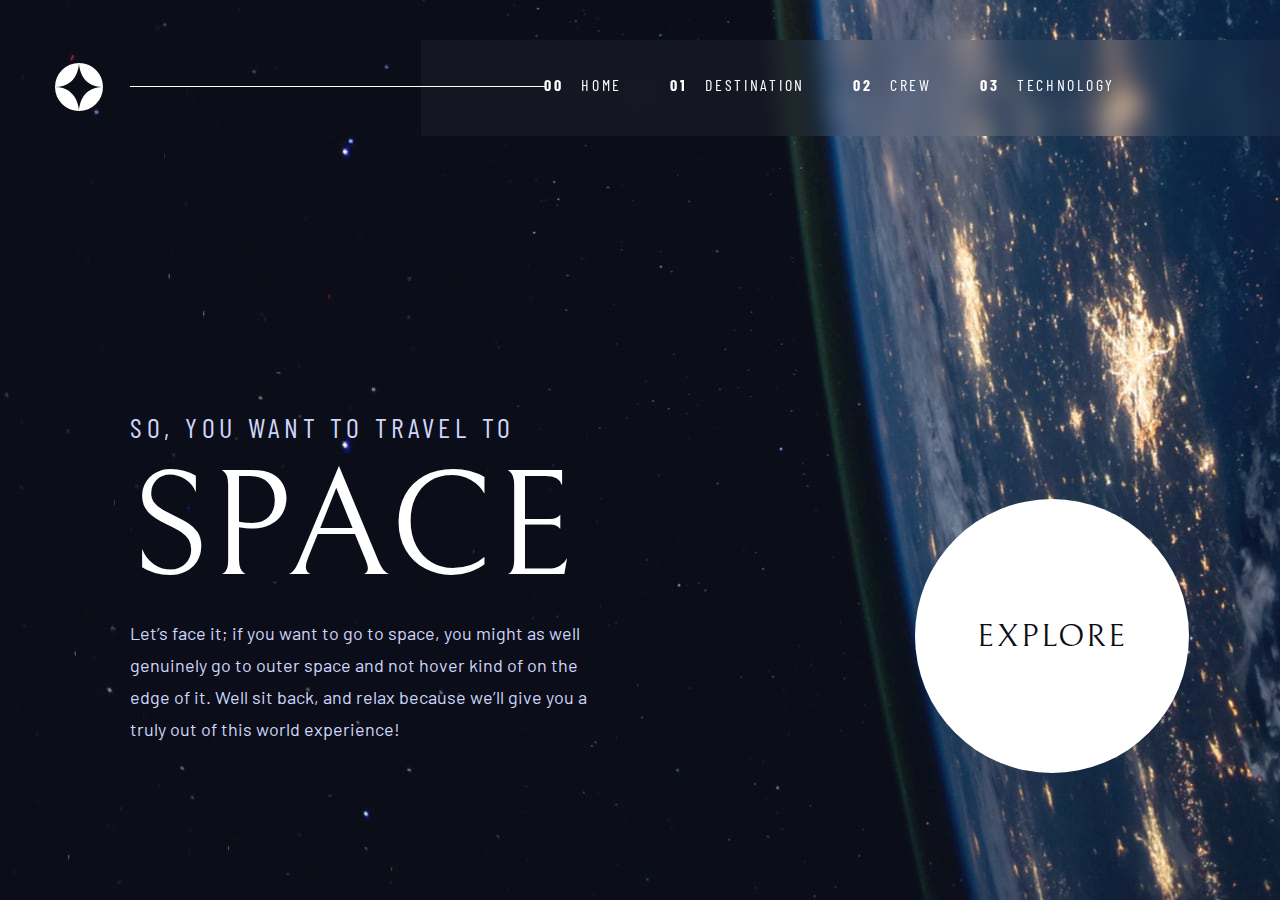
==== index.html @ 6523ab2e "finished home page" ====
<!DOCTYPE html>
<html lang="en">
<head>
  <meta charset="UTF-8">
  <meta name="viewport" content="width=device-width, initial-scale=1.0">
  <link rel="stylesheet" href="reset.css">
  <link rel="stylesheet" href="./assets/home/index.css">

  <link rel="icon" type="image/png" sizes="32x32" href="./assets/favicon-32x32.png">
  <link rel="preconnect" href="https://fonts.googleapis.com">
  <link rel="preconnect" href="https://fonts.gstatic.com" crossorigin>
  <link href="https://fonts.googleapis.com/css2?family=Barlow+Condensed:wght@100;200;300;400;500;600;700&display=swap" rel="stylesheet">

  <link href="https://fonts.googleapis.com/css2?family=Barlow:wght@100;200;300;400;500;600;700&display=swap" rel="stylesheet">

  <link href="https://fonts.googleapis.com/css2?family=Bellefair&display=swap" rel="stylesheet">
  
  <title>Space tourism</title>
</head>
<body>
  <header class="intro">
    <div class="intro-box">
      <h1><a href="./index.html"><img src="./assets/home/logo-desktop.svg" alt="Intro page logo"></a></h1>
      <div class="line"></div>
      <nav>
        <ul>
          <li><a href="#00 Home"><strong>00 </strong>Home</a></li>
          <li><a href="#01 Destination"><strong>01 </strong>Destination</a></li>
          <li><a href="#02 Crew"><strong>02 </strong>Crew</a></li>
          <li><a href="#03 Technology"><strong>03 </strong>Technology</a></li>
        </ul>
      </nav>
    </div>
  </header> 

  <main>
    <section class="info-intro">
      <div>
        <h2>So, you want to travel to</h2>
        <h3>Space</h3>
        <h4>
          Let’s face it; if you want to go to space, you might as well<br> genuinely go to 
          outer space and not hover kind of on the<br> edge of it. Well sit back, and relax 
          because we’ll give you a<br> truly out of this world experience!
        </h4>
      </div>
      <div class="hover-button">
        <button>Explore</button>
      </div>
    </section>
  </main>
  
  
  

  

</body>
</html>
---- assets/home/index.css ----
:root {
    /* action colors */

    --Idle: #0B0D17;
    --Hover: #D0D6F9;
    --active: #ffffff;

    /* text colors */

    --Text-main: #ffffff;
    --Idle: #0B0D17;
    --Hover: #D0D6F9;

    /* Fonts */

    --Barlow-Condensed: 'Barlow Condensed', sans-serif;
    --Barlow: 'Barlow', sans-serif;
    --Bellefair: 'Bellefair', serif;
}

body {
    font-family: var(--Barlow-Condensed);
    background-image: url('./background-home-desktop.jpg');
    background-repeat: no-repeat;
}

.intro-box {
    display: flex;
    justify-content: space-between;
    align-items: center;
    margin-top: 40px;
}

.intro h1 a img {
    margin-left: 55px;
}

.intro h1 a:hover {
    border: none;
}

.line {
    position: absolute;
    left: 128px;
    top: 5px;
    width: 473px;
    height: 1px;
    margin-top: 80px;
    border-bottom: 1px solid var(--Text-main);
    z-index: 1;
}

nav {
    background-color: rgba(255, 255, 255, 0.04);
    backdrop-filter: blur(12px); 
}

.intro ul {
    display: flex;   
    align-items: center;
    margin: 0 117px 0 123px;
}

.intro li {
    height: 22px;
    padding: 37px 0;
    margin-right: 48px;  
    list-style: none;  
    text-transform: uppercase;  
    letter-spacing: 2.7px;  
}

.intro a {
    padding-bottom: 37px;    
    text-decoration: none;
    color: var(--Text-main);
}

.intro a:hover {
    color: var(--Hover);
    border-bottom: 3px solid var(--Hover);
}

strong {
    font-weight: 700;
    margin-right: 12px;
}

.info-intro {
    display: flex;
    justify-content: space-between;
    margin: 275px 53px 0 133px;
    align-items: flex-start;
    top: 387px;
    color: var(--Hover);
}

h2 {
    font-size: 28px;
    font-weight: 400;
    text-transform: uppercase;
    line-height: 33.6px;
    letter-spacing: 4.72px;
}

h3 {
    font-family: var(--Bellefair);
    font-weight: 400;
    font-size: 150px;
    line-height: 171.9px;
    color: var(--active);
    text-transform: uppercase;
}

h4 {
    font-family: var(--Barlow);
    font-weight: 400;
    font-size: 18px;
    line-height: 32px;
}

button {
    width: 274px;
    height: 274px;
    border-radius: 138px;
    font-family: var(--Bellefair);
    font-weight: 400;
    font-size: 32px;
    letter-spacing: 2px;
    color: var(--Idle);
    background-color: var(--active);
    text-transform: uppercase;     
}

.hover-button {
    display: flex;
    justify-content: center;
    align-items: center;
    width: 450px;
    height: 450px;
    border-radius: 223px;
}

.hover-button:hover {
    background-color: rgba(255, 255, 255, 0.04);
    backdrop-filter: blur(12px); 
}

@media screen and (max-width: 1366px) {

    .info-intro {
        margin: 275px 3px 0 130px;
        align-items: flex-start;
    }

    .line {
        width: 415px;
        left: 130px;        
    }
}
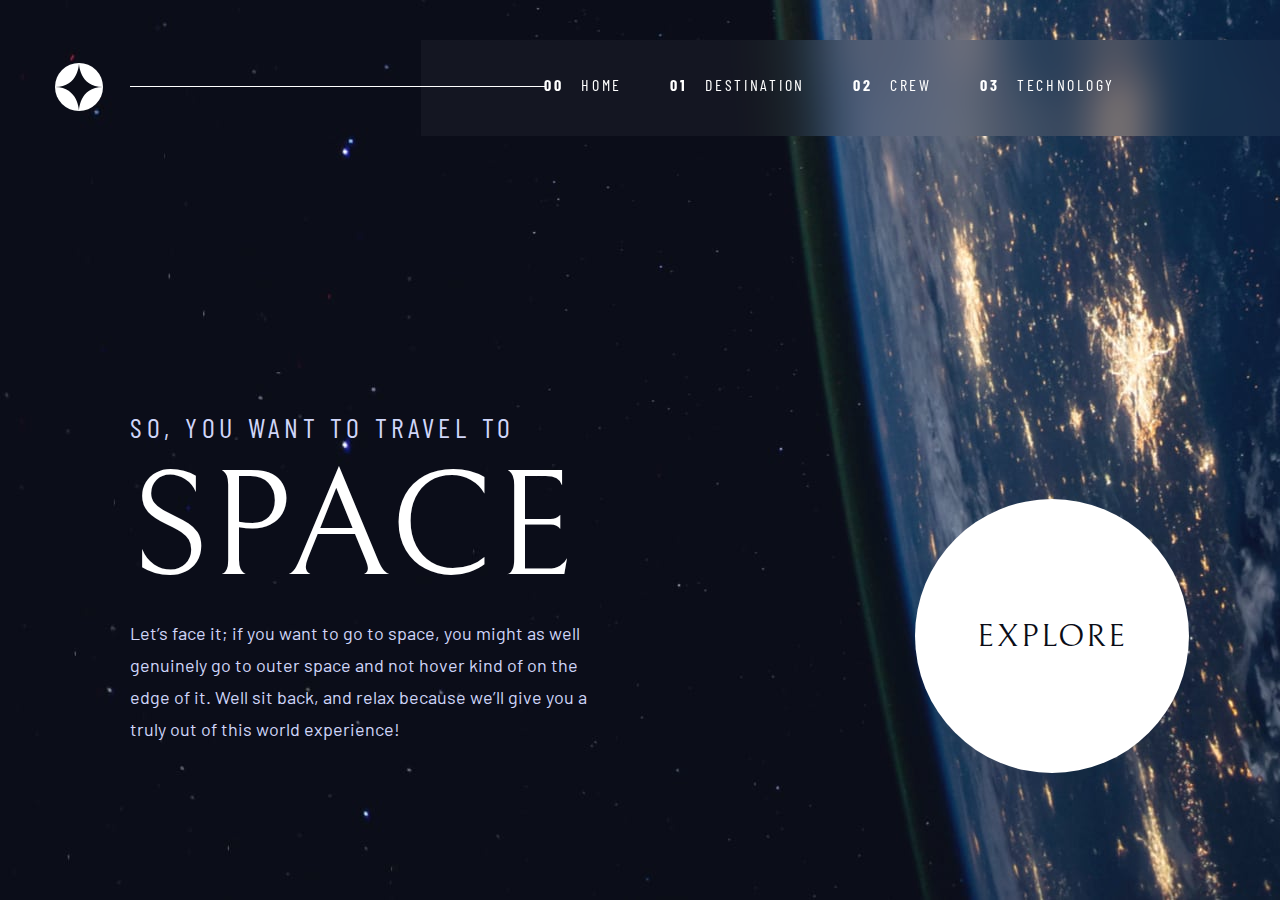
==== commit b0dd642f: "Home page of the finished mobile version" ====
--- a/index.html
+++ b/index.html
@@ -19,13 +19,14 @@
 </head>
 <body>
   <header class="intro">
-    <div class="intro-box">
+    <div class="intro-box menu-hamburger">
       <h1><a href="./index.html"><img src="./assets/home/logo-desktop.svg" alt="Intro page logo"></a></h1>
-      <div class="line"></div>
-      <nav>
+      <div class="line"></div>      
+      <div id="toggle"></div>
+      <nav class="menu-lateral">
         <ul>
-          <li><a href="#00 Home"><strong>00 </strong>Home</a></li>
-          <li><a href="#01 Destination"><strong>01 </strong>Destination</a></li>
+          <li><a href="./index.html"><strong>00 </strong>Home</a></li>
+          <li><a href="./destination-moon.html"><strong>01 </strong>Destination</a></li>
           <li><a href="#02 Crew"><strong>02 </strong>Crew</a></li>
           <li><a href="#03 Technology"><strong>03 </strong>Technology</a></li>
         </ul>
@@ -49,11 +50,7 @@
       </div>
     </section>
   </main>
-  
-  
-  
-
-  
+  <script src="./assets/home/index.js"></script>  
 
 </body>
 </html>--- a/assets/home/index.css
+++ b/assets/home/index.css
@@ -22,6 +22,10 @@
     font-family: var(--Barlow-Condensed);
     background-image: url('./background-home-desktop.jpg');
     background-repeat: no-repeat;
+}
+
+.intro h1 a img {
+    margin-left: 15px;
 }
 
 .intro-box {
@@ -50,9 +54,9 @@
     z-index: 1;
 }
 
-nav {
+.intro nav {
     background-color: rgba(255, 255, 255, 0.04);
-    backdrop-filter: blur(12px); 
+    backdrop-filter: blur(24px); 
 }
 
 .intro ul {
@@ -158,3 +162,180 @@
         left: 130px;        
     }
 }
+
+@media screen and (max-width: 768px) {
+    body {
+        background-image: url(./background-home-tablet.jpg);
+    }
+
+    .line {
+        border: none;
+    }
+
+    strong {
+        display: none;
+    }
+
+    .intro ul {
+        display: flex;
+        align-items: center;
+        margin: 0 0 0 48px;
+    }
+
+    main {
+        width: 768px;
+    }
+
+    .info-intro {
+        display: flex;
+        flex-direction: column;
+        text-align: center;
+        margin: 106px auto;
+        align-items: center;
+    }
+
+    button {
+        width: 242px;
+        height: 242px;        
+    }
+}
+
+@media screen and (max-width: 375px) {
+    body {
+        background-image: url(./background-home-mobile.jpg);
+    }    
+    
+    .intro-box {
+        margin-top: 24px;
+    }
+
+    .intro h1 a img {
+        margin-left: 15px;
+        width: 40px;
+    }
+
+    .line {
+        border: none;
+    }
+
+    #toggle {
+        position: relative;
+        width: 35px;
+        height: 35px;
+        background-color: var(--Very-Light-Gray);
+        cursor: pointer;
+        display: flex;
+        justify-content: center;
+        align-items: center;
+        transition: 0.2s;
+        z-index: 1;
+        margin-right: 15px;
+    }    
+
+    #toggle::before {
+        content: '';
+        position: absolute;
+        width: 22px;
+        height: 2px;
+        background-color: var(--active);
+        transition: 0.5s;
+        transform: translatey(-8px);
+        box-shadow: 0 8px 0 var(--active);
+    }
+
+    #toggle.active::before {
+        transform: translatey(0px) rotate(45deg);
+        box-shadow: 0 0 0 var(--active);
+    }
+
+    #toggle::after {
+        content: '';
+        position: absolute;
+        width: 22px;
+        height: 2px;
+        background: var(--active);
+        transition: 0.5s;
+        transform: translatey(8px);
+    }
+
+    #toggle.active::after {
+        transform: translatey(0px) rotate(-45deg);
+    }
+
+    strong {
+        display: inline;
+        margin-right: 11px;
+    }
+
+    .menu-lateral {               
+        position: absolute;
+        top: 0;
+        right: -254px;
+        width: 254px;
+        transition: 1s;
+    }
+
+    .menu-lateral-ativo {
+        right: 0;
+        transition: 1s;
+    }
+
+    .intro ul {
+        margin-top: 118px;
+        margin-bottom: 334px;
+        flex-direction: column;
+    }
+
+    .intro li {
+        padding: 16px 0;
+        align-self: flex-start;
+    }
+
+    .intro a {
+        padding-bottom: 0;
+    }
+
+    main {
+        width: 375px;
+    }
+
+    .info-intro {
+        margin: 48px 22px;
+    }
+
+    h2 {
+        font-size: 16px;
+    }
+
+    h3 {
+        font-size: 80px;
+        line-height: 100px;
+    }
+
+    br {
+        display: none;
+    }
+
+    h4 {
+        font-size: 15px;
+        line-height: 25px;
+    }
+
+    button {
+        width: 150px;
+        height: 150px;        
+        font-size: 20px;
+        letter-spacing: 1.25px;
+    }
+
+    .hover-button {
+        display: flex;
+        justify-content: center;
+        align-items: center;
+        width: 150px;
+        height: 150px;
+        border-radius: 150px;
+        margin-top: 81px;
+    }
+
+}
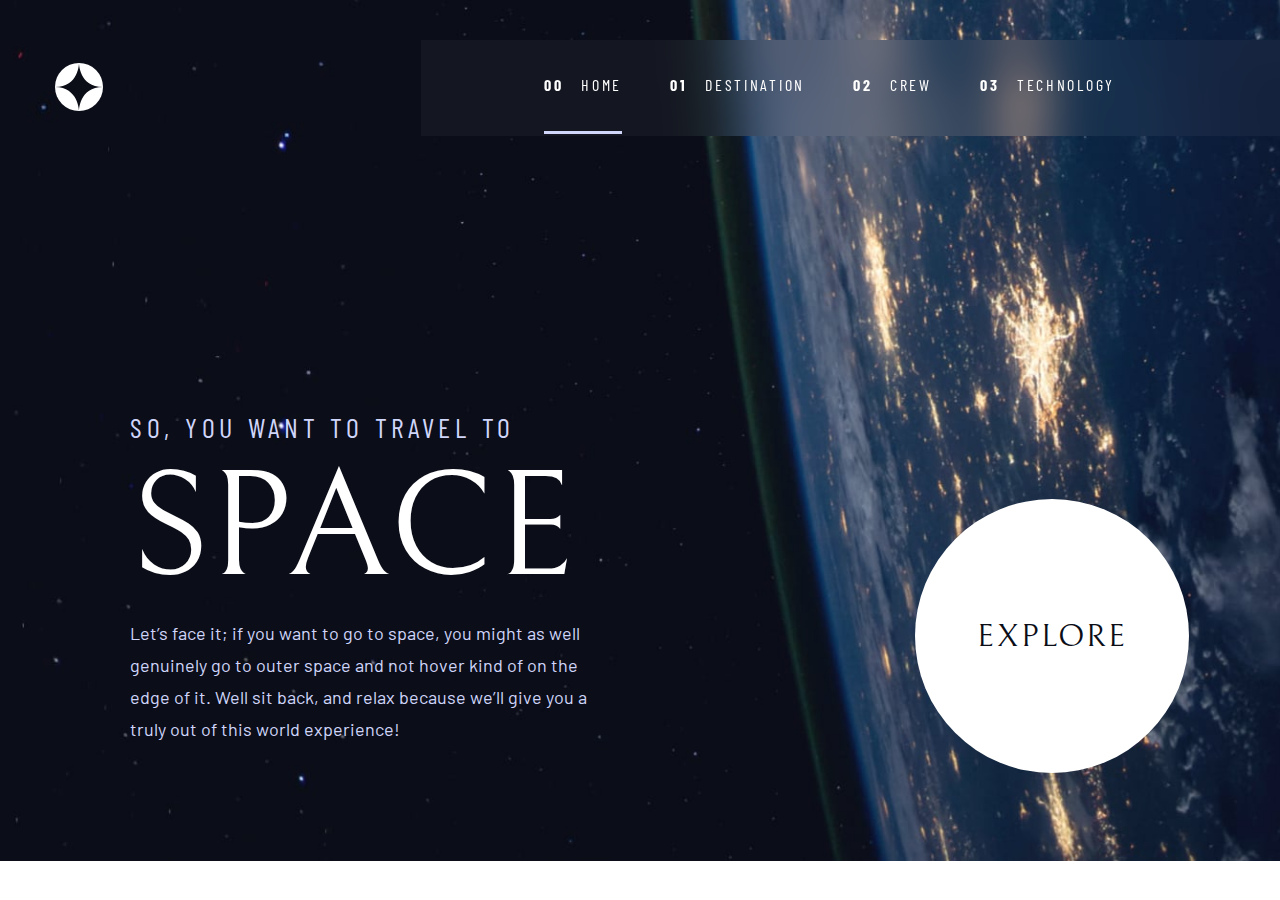
==== commit 17333952: "Readjusting some things in responsiveness" ====
--- a/index.html
+++ b/index.html
@@ -21,13 +21,13 @@
   <header class="intro">
     <div class="intro-box menu-hamburger">
       <h1><a href="./index.html"><img src="./assets/home/logo-desktop.svg" alt="Intro page logo"></a></h1>
-      <div class="line"></div>      
+            
       <div id="toggle"></div>
       <nav class="menu-lateral">
         <ul>
-          <li><a href="./index.html"><strong>00 </strong>Home</a></li>
+          <li><a class="button-destination" class="home-paage" href="./index.html"><strong>00 </strong>Home</a></li>
           <li><a href="./destination-moon.html"><strong>01 </strong>Destination</a></li>
-          <li><a href="#02 Crew"><strong>02 </strong>Crew</a></li>
+          <li><a href="./crew-commander.html"><strong>02 </strong>Crew</a></li>
           <li><a href="#03 Technology"><strong>03 </strong>Technology</a></li>
         </ul>
       </nav>
--- a/assets/home/index.css
+++ b/assets/home/index.css
@@ -19,9 +19,16 @@
 }
 
 body {
+    width: auto;
     font-family: var(--Barlow-Condensed);
     background-image: url('./background-home-desktop.jpg');
     background-repeat: no-repeat;
+    background-size: cover;
+    background-position: center center;
+}
+
+header {
+    margin: 0 0 0 auto;
 }
 
 .intro h1 a img {
@@ -44,9 +51,9 @@
 }
 
 .line {
-    position: absolute;
-    left: 128px;
-    top: 5px;
+    position: relative;
+    left: 38px;
+    bottom: 43px;
     width: 473px;
     height: 1px;
     margin-top: 80px;
@@ -60,9 +67,11 @@
 }
 
 .intro ul {
+    width: auto;
     display: flex;   
     align-items: center;
     margin: 0 117px 0 123px;
+    padding: 0 auto 0 auto;
 }
 
 .intro li {
@@ -80,6 +89,11 @@
     color: var(--Text-main);
 }
 
+.button-destination {
+    color: var(--Hover);
+    border-bottom: 3px solid var(--Hover);
+}
+
 .intro a:hover {
     color: var(--Hover);
     border-bottom: 3px solid var(--Hover);
@@ -90,10 +104,16 @@
     margin-right: 12px;
 }
 
+main {
+    width: auto;
+    margin: 0 auto;
+}
+
 .info-intro {
     display: flex;
     justify-content: space-between;
-    margin: 275px 53px 0 133px;
+    margin: 275px auto 0 auto;
+    padding: 0 53px 0 133px;
     align-items: flex-start;
     top: 387px;
     color: var(--Hover);
@@ -151,9 +171,15 @@
 }
 
 @media screen and (max-width: 1366px) {
-
+    body {
+        width: auto;
+        background-size: cover;
+        background-position: center center;
+    }
+    
     .info-intro {
-        margin: 275px 3px 0 130px;
+        margin: 275px auto 0 auto;
+        padding: 0 3px 0 130px;
         align-items: flex-start;
     }
 
@@ -163,13 +189,56 @@
     }
 }
 
+@media screen and (max-width: 1024px) {
+    body {
+        width: auto;
+        background-size: cover;
+        background-position: center center;
+    }
+
+    .intro-box img {
+        align-items: center;
+        margin-top: 40px;
+    }
+
+    .line {
+        display: none;
+    }
+    
+    .info-intro {
+        margin: 275px auto 0 auto;
+        padding: 0 3px 0 130px;
+        align-items: flex-start;
+    }
+
+    a {
+        display: flex;
+    }
+
+    .line {
+        width: 415px;
+        left: 130px;        
+    }
+}
+
 @media screen and (max-width: 768px) {
     body {
+        width: auto;
         background-image: url(./background-home-tablet.jpg);
+        background-size: cover;
+        background-position: center center;
+    }    
+
+    .intro h1 a img {
+        margin-left: 39px;
     }
 
     .line {
         border: none;
+    }
+
+    .intro-box {
+        margin-top: 0;
     }
 
     strong {
@@ -182,15 +251,17 @@
         margin: 0 0 0 48px;
     }
 
-    main {
-        width: 768px;
+    nav {
+        position: fixed;
+        right: 48px;
     }
 
     .info-intro {
         display: flex;
         flex-direction: column;
         text-align: center;
-        margin: 106px auto;
+        margin: 106px 48px 0 0;
+        padding: 0;
         align-items: center;
     }
 
@@ -202,6 +273,7 @@
 
 @media screen and (max-width: 375px) {
     body {
+        width: auto;
         background-image: url(./background-home-mobile.jpg);
     }    
     
@@ -215,6 +287,7 @@
     }
 
     .line {
+        width: 1px;
         border: none;
     }
 
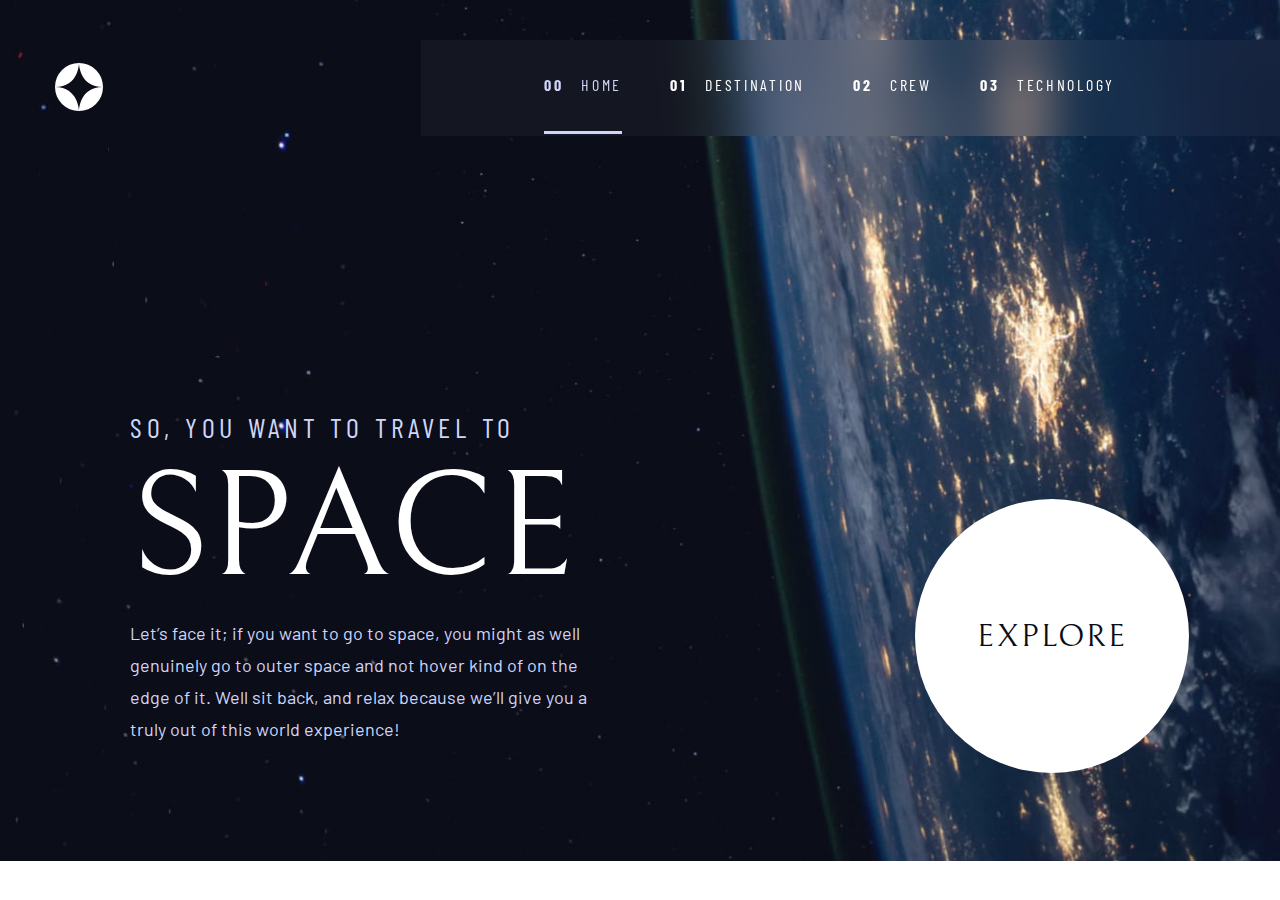
==== commit ba2b9b1b: "Adjusting responsiveness on the home page" ====
--- a/index.html
+++ b/index.html
@@ -20,15 +20,15 @@
 <body>
   <header class="intro">
     <div class="intro-box menu-hamburger">
-      <h1><a href="./index.html"><img src="./assets/home/logo-desktop.svg" alt="Intro page logo"></a></h1>
+      <h1><a class="logo" href="./index.html"><img src="./assets/home/logo-desktop.svg" alt="Intro page logo"></a></h1>
             
       <div id="toggle"></div>
-      <nav class="menu-lateral">
+      <nav class="side-menu">
         <ul>
-          <li><a class="button-destination" class="home-paage" href="./index.html"><strong>00 </strong>Home</a></li>
-          <li><a href="./destination-moon.html"><strong>01 </strong>Destination</a></li>
-          <li><a href="./crew-commander.html"><strong>02 </strong>Crew</a></li>
-          <li><a href="#03 Technology"><strong>03 </strong>Technology</a></li>
+          <li><a class="links-menu button-destination"  href="./index.html"><strong>00 </strong>Home</a></li>
+          <li><a class="links-menu" href="./destination-moon.html"><strong>01 </strong>Destination</a></li>
+          <li><a class="links-menu" href="./crew-commander.html"><strong>02 </strong>Crew</a></li>
+          <li><a class="links-menu" href="#03 Technology"><strong>03 </strong>Technology</a></li>
         </ul>
       </nav>
     </div>
--- a/assets/home/index.css
+++ b/assets/home/index.css
@@ -20,6 +20,8 @@
 
 body {
     width: auto;
+    height: auto;
+    padding: 0 auto;
     font-family: var(--Barlow-Condensed);
     background-image: url('./background-home-desktop.jpg');
     background-repeat: no-repeat;
@@ -36,6 +38,7 @@
 }
 
 .intro-box {
+    height: 96px;
     display: flex;
     justify-content: space-between;
     align-items: center;
@@ -83,7 +86,7 @@
     letter-spacing: 2.7px;  
 }
 
-.intro a {
+.links-menu {
     padding-bottom: 37px;    
     text-decoration: none;
     color: var(--Text-main);
@@ -192,13 +195,9 @@
 @media screen and (max-width: 1024px) {
     body {
         width: auto;
+        height: auto;
         background-size: cover;
         background-position: center center;
-    }
-
-    .intro-box img {
-        align-items: center;
-        margin-top: 40px;
     }
 
     .line {
@@ -211,8 +210,9 @@
         align-items: flex-start;
     }
 
-    a {
+    .logo {
         display: flex;
+        align-items: center;
     }
 
     .line {
@@ -224,6 +224,7 @@
 @media screen and (max-width: 768px) {
     body {
         width: auto;
+        height: auto;
         background-image: url(./background-home-tablet.jpg);
         background-size: cover;
         background-position: center center;
@@ -231,6 +232,7 @@
 
     .intro h1 a img {
         margin-left: 39px;
+        margin-top: 0;
     }
 
     .line {
@@ -252,7 +254,6 @@
     }
 
     nav {
-        position: fixed;
         right: 48px;
     }
 
@@ -260,7 +261,7 @@
         display: flex;
         flex-direction: column;
         text-align: center;
-        margin: 106px 48px 0 0;
+        margin: 106px 0;
         padding: 0;
         align-items: center;
     }
@@ -269,17 +270,19 @@
         width: 242px;
         height: 242px;        
     }
+
+    .hover-button:hover {
+        background-color: inherit;
+        backdrop-filter: blur(1px);
+    }
 }
 
 @media screen and (max-width: 375px) {
     body {
         width: auto;
+        height: auto;
         background-image: url(./background-home-mobile.jpg);
-    }    
-    
-    .intro-box {
-        margin-top: 24px;
-    }
+    } 
 
     .intro h1 a img {
         margin-left: 15px;
@@ -340,7 +343,7 @@
         margin-right: 11px;
     }
 
-    .menu-lateral {               
+    .side-menu {               
         position: absolute;
         top: 0;
         right: -254px;
@@ -348,7 +351,7 @@
         transition: 1s;
     }
 
-    .menu-lateral-ativo {
+    .side-menu-ativo {
         right: 0;
         transition: 1s;
     }
@@ -364,7 +367,7 @@
         align-self: flex-start;
     }
 
-    .intro a {
+    .side-menu a {
         padding-bottom: 0;
     }
 
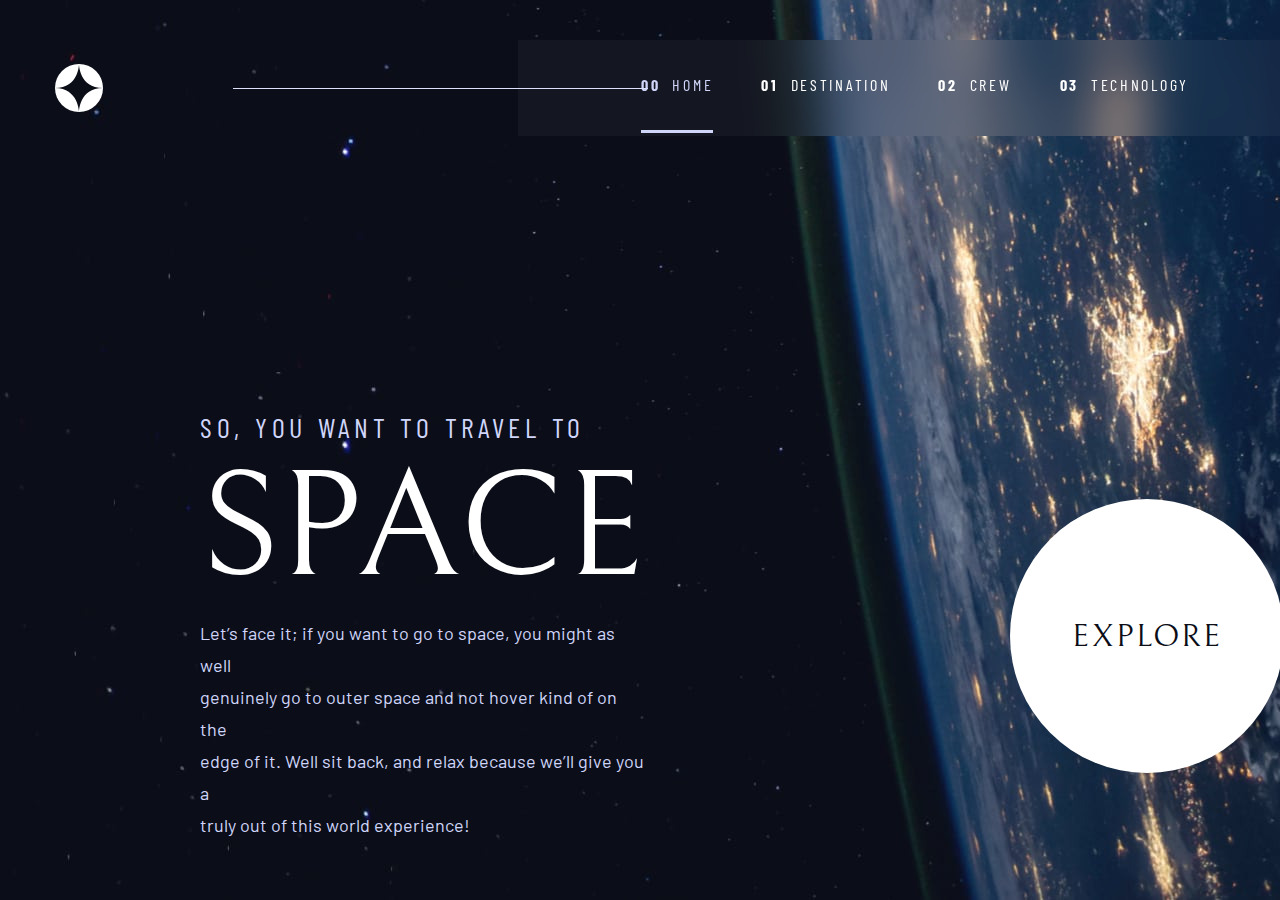
==== commit ac746430: "Poject finished" ====
--- a/index.html
+++ b/index.html
@@ -21,14 +21,14 @@
   <header class="intro">
     <div class="intro-box menu-hamburger">
       <h1><a class="logo" href="./index.html"><img src="./assets/home/logo-desktop.svg" alt="Intro page logo"></a></h1>
-            
+      <img class="line" src="./assets/home/Rectangle.svg" alt="Line before navigation bar">
       <div id="toggle"></div>
       <nav class="side-menu">
         <ul>
           <li><a class="links-menu button-destination"  href="./index.html"><strong>00 </strong>Home</a></li>
           <li><a class="links-menu" href="./destination-moon.html"><strong>01 </strong>Destination</a></li>
           <li><a class="links-menu" href="./crew-commander.html"><strong>02 </strong>Crew</a></li>
-          <li><a class="links-menu" href="#03 Technology"><strong>03 </strong>Technology</a></li>
+          <li><a class="links-menu" href="./technology-vehicle.html"><strong>03 </strong>Technology</a></li>
         </ul>
       </nav>
     </div>
@@ -36,7 +36,7 @@
 
   <main>
     <section class="info-intro">
-      <div>
+      <div class="info-intro-box">
         <h2>So, you want to travel to</h2>
         <h3>Space</h3>
         <h4>
@@ -46,7 +46,7 @@
         </h4>
       </div>
       <div class="hover-button">
-        <button>Explore</button>
+        <button class="button-explore">Explore</button>
       </div>
     </section>
   </main>
--- a/assets/home/index.css
+++ b/assets/home/index.css
@@ -19,26 +19,13 @@
 }
 
 body {
-    width: auto;
-    height: auto;
-    padding: 0 auto;
     font-family: var(--Barlow-Condensed);
-    background-image: url('./background-home-desktop.jpg');
+    color: var(--Text-main);
+    background-image: url(./background-home-desktop.jpg);
     background-repeat: no-repeat;
-    background-size: cover;
-    background-position: center center;
-}
-
-header {
-    margin: 0 0 0 auto;
-}
-
-.intro h1 a img {
-    margin-left: 15px;
 }
 
 .intro-box {
-    height: 96px;
     display: flex;
     justify-content: space-between;
     align-items: center;
@@ -54,13 +41,10 @@
 }
 
 .line {
+    display: flex;
     position: relative;
-    left: 38px;
-    bottom: 43px;
-    width: 473px;
-    height: 1px;
-    margin-top: 80px;
-    border-bottom: 1px solid var(--Text-main);
+    left: 50px;
+    background: var(--Hover);
     z-index: 1;
 }
 
@@ -86,6 +70,10 @@
     letter-spacing: 2.7px;  
 }
 
+.intro a {
+    display: flex;
+}
+
 .links-menu {
     padding-bottom: 37px;    
     text-decoration: none;
@@ -108,18 +96,22 @@
 }
 
 main {
-    width: auto;
+    display: flex;
     margin: 0 auto;
 }
 
 .info-intro {
-    display: flex;
-    justify-content: space-between;
+    display: grid;
+    grid-template-columns: auto auto;
+    grid-gap: 90px;
     margin: 275px auto 0 auto;
-    padding: 0 53px 0 133px;
     align-items: flex-start;
     top: 387px;
     color: var(--Hover);
+}
+
+.info-intro-box {
+    padding-left: 70px;
 }
 
 h2 {
@@ -163,6 +155,7 @@
     display: flex;
     justify-content: center;
     align-items: center;
+    margin-left: 188px;
     width: 450px;
     height: 450px;
     border-radius: 223px;
@@ -173,12 +166,7 @@
     backdrop-filter: blur(12px); 
 }
 
-@media screen and (max-width: 1366px) {
-    body {
-        width: auto;
-        background-size: cover;
-        background-position: center center;
-    }
+@media screen and (max-width: 1366px) {   
     
     .info-intro {
         margin: 275px auto 0 auto;
@@ -192,43 +180,10 @@
     }
 }
 
-@media screen and (max-width: 1024px) {
+@media screen and (max-width: 1200px) {
     body {
-        width: auto;
-        height: auto;
-        background-size: cover;
-        background-position: center center;
-    }
-
-    .line {
-        display: none;
-    }
-    
-    .info-intro {
-        margin: 275px auto 0 auto;
-        padding: 0 3px 0 130px;
-        align-items: flex-start;
-    }
-
-    .logo {
-        display: flex;
-        align-items: center;
-    }
-
-    .line {
-        width: 415px;
-        left: 130px;        
-    }
-}
-
-@media screen and (max-width: 768px) {
-    body {
-        width: auto;
-        height: auto;
         background-image: url(./background-home-tablet.jpg);
-        background-size: cover;
-        background-position: center center;
-    }    
+    }
 
     .intro h1 a img {
         margin-left: 39px;
@@ -236,7 +191,7 @@
     }
 
     .line {
-        border: none;
+        display: none;
     }
 
     .intro-box {
@@ -257,13 +212,32 @@
         right: 48px;
     }
 
+    main {
+        display: block;
+    }
+
     .info-intro {
         display: flex;
         flex-direction: column;
+        row-gap: 68px;
+        align-items: center;
+        margin-top: 202px;
         text-align: center;
-        margin: 106px 0;
-        padding: 0;
-        align-items: center;
+        padding: 0px;
+    }
+
+    h2 {
+        font-size: 24px;
+    }
+
+    h4 {
+        font-size: 16px;
+    }
+
+    .hover-button {
+        width: 242px;
+        height: 242px;
+        margin-left: 0;
     }
 
     button {
@@ -272,15 +246,108 @@
     }
 
     .hover-button:hover {
-        background-color: inherit;
-        backdrop-filter: blur(1px);
-    }
-}
-
-@media screen and (max-width: 375px) {
+        background-color: rgba(255, 255, 255, 0.00);
+        backdrop-filter: blur(0px);
+    }
+}
+
+@media screen and (max-width: 1024px) {
+    
+    .line {
+        display: none;
+    }
+
+    .logo {
+        display: flex;
+        align-items: center;
+    }
+
+    .line {
+        width: 415px;
+        left: 130px;        
+    }
+    
+    .info-intro {
+        padding: 0 3px 0 130px;
+    }
+
+    .info-intro-box {
+        padding-left: 0px;
+    }
+
+    @media screen and (max-width: 768px) {
+        body {
+            background-image: url(./background-home-tablet.jpg);
+        }
+    
+        .intro h1 a img {
+            margin-left: 39px;
+            margin-top: 0;
+        }
+    
+        .line {
+            display: none;
+        }
+    
+        .intro-box {
+            margin-top: 0;
+        }
+    
+        strong {
+            display: none;
+        }
+    
+        .intro ul {
+            display: flex;
+            align-items: center;
+            margin: 0 0 0 48px;
+        }
+    
+        nav {
+            right: 48px;
+        }
+    
+        main {
+            display: block;
+        }
+    
+        .info-intro {
+            display: flex;
+            flex-direction: column;
+            row-gap: 68px;
+            align-items: center;
+            margin-top: 202px;
+            text-align: center;
+            padding: 0px;
+        }
+
+        h2 {
+            font-size: 24px;
+        }
+
+        h4 {
+            font-size: 16px;
+        }
+    
+        .hover-button {
+            width: 242px;
+            height: 242px;
+            margin-left: 0;
+        }
+    
+        button {
+            width: 242px;
+            height: 242px;        
+        }
+    
+        .hover-button:hover {
+            background-color: rgba(255, 255, 255, 0.00);
+            backdrop-filter: blur(0px);
+        }
+    }
+
+@media screen and (max-width: 480px) {
     body {
-        width: auto;
-        height: auto;
         background-image: url(./background-home-mobile.jpg);
     } 
 
@@ -376,7 +443,7 @@
     }
 
     .info-intro {
-        margin: 48px 22px;
+        margin: 20px 22px;
     }
 
     h2 {
@@ -415,3 +482,147 @@
     }
 
 }
+
+@media screen and (max-width: 375px) {
+    body {
+        background-image: url(./background-home-mobile.jpg);
+    } 
+
+    header {
+        margin-top: 24px;
+    }
+
+    .intro h1 a img {
+        margin-left: 15px;
+        width: 40px;
+    }
+
+    .line {
+        width: 1px;
+        border: none;
+    }
+
+    #toggle {
+        position: relative;
+        width: 35px;
+        height: 35px;
+        background-color: var(--Very-Light-Gray);
+        cursor: pointer;
+        display: flex;
+        justify-content: center;
+        align-items: center;
+        transition: 0.2s;
+        z-index: 1;
+        margin-right: 15px;
+    }    
+
+    #toggle::before {
+        content: '';
+        position: absolute;
+        width: 22px;
+        height: 2px;
+        background-color: var(--active);
+        transition: 0.5s;
+        transform: translatey(-8px);
+        box-shadow: 0 8px 0 var(--active);
+    }
+
+    #toggle.active::before {
+        transform: translatey(0px) rotate(45deg);
+        box-shadow: 0 0 0 var(--active);
+    }
+
+    #toggle::after {
+        content: '';
+        position: absolute;
+        width: 22px;
+        height: 2px;
+        background: var(--active);
+        transition: 0.5s;
+        transform: translatey(8px);
+    }
+
+    #toggle.active::after {
+        transform: translatey(0px) rotate(-45deg);
+    }
+
+    strong {
+        display: inline;
+        margin-right: 11px;
+    }
+
+    .side-menu {               
+        position: absolute;
+        top: 0;
+        right: -254px;
+        width: 254px;
+        transition: 1s;
+    }
+
+    .side-menu-ativo {
+        right: 0;
+        transition: 1s;
+    }
+
+    .intro ul {
+        margin-top: 118px;
+        margin-bottom: 334px;
+        flex-direction: column;
+    }
+
+    .intro li {
+        padding: 16px 0;
+        align-self: flex-start;
+    }
+
+    .side-menu a {
+        padding-bottom: 0;
+    }
+
+    main {
+        width: 375px;
+    }
+
+    .info-intro {
+        margin: 48px 22px;
+        row-gap: 0px;
+    }
+
+    h2 {
+        font-size: 16px;
+    }
+
+    h3 {
+        font-size: 80px;
+        line-height: 100px;
+    }
+
+    br {
+        display: none;
+    }
+
+    h4 {
+        font-size: 15px;
+        line-height: 25px;
+    }
+
+    button {
+        width: 150px;
+        height: 150px;        
+        font-size: 20px;
+        letter-spacing: 1.25px;
+    }
+
+    .hover-button {
+        display: flex;
+        justify-content: center;
+        align-items: center;
+        width: 150px;
+        height: 150px;
+        border-radius: 150px;
+        margin-top: 61px;
+    }
+
+}
+
+}